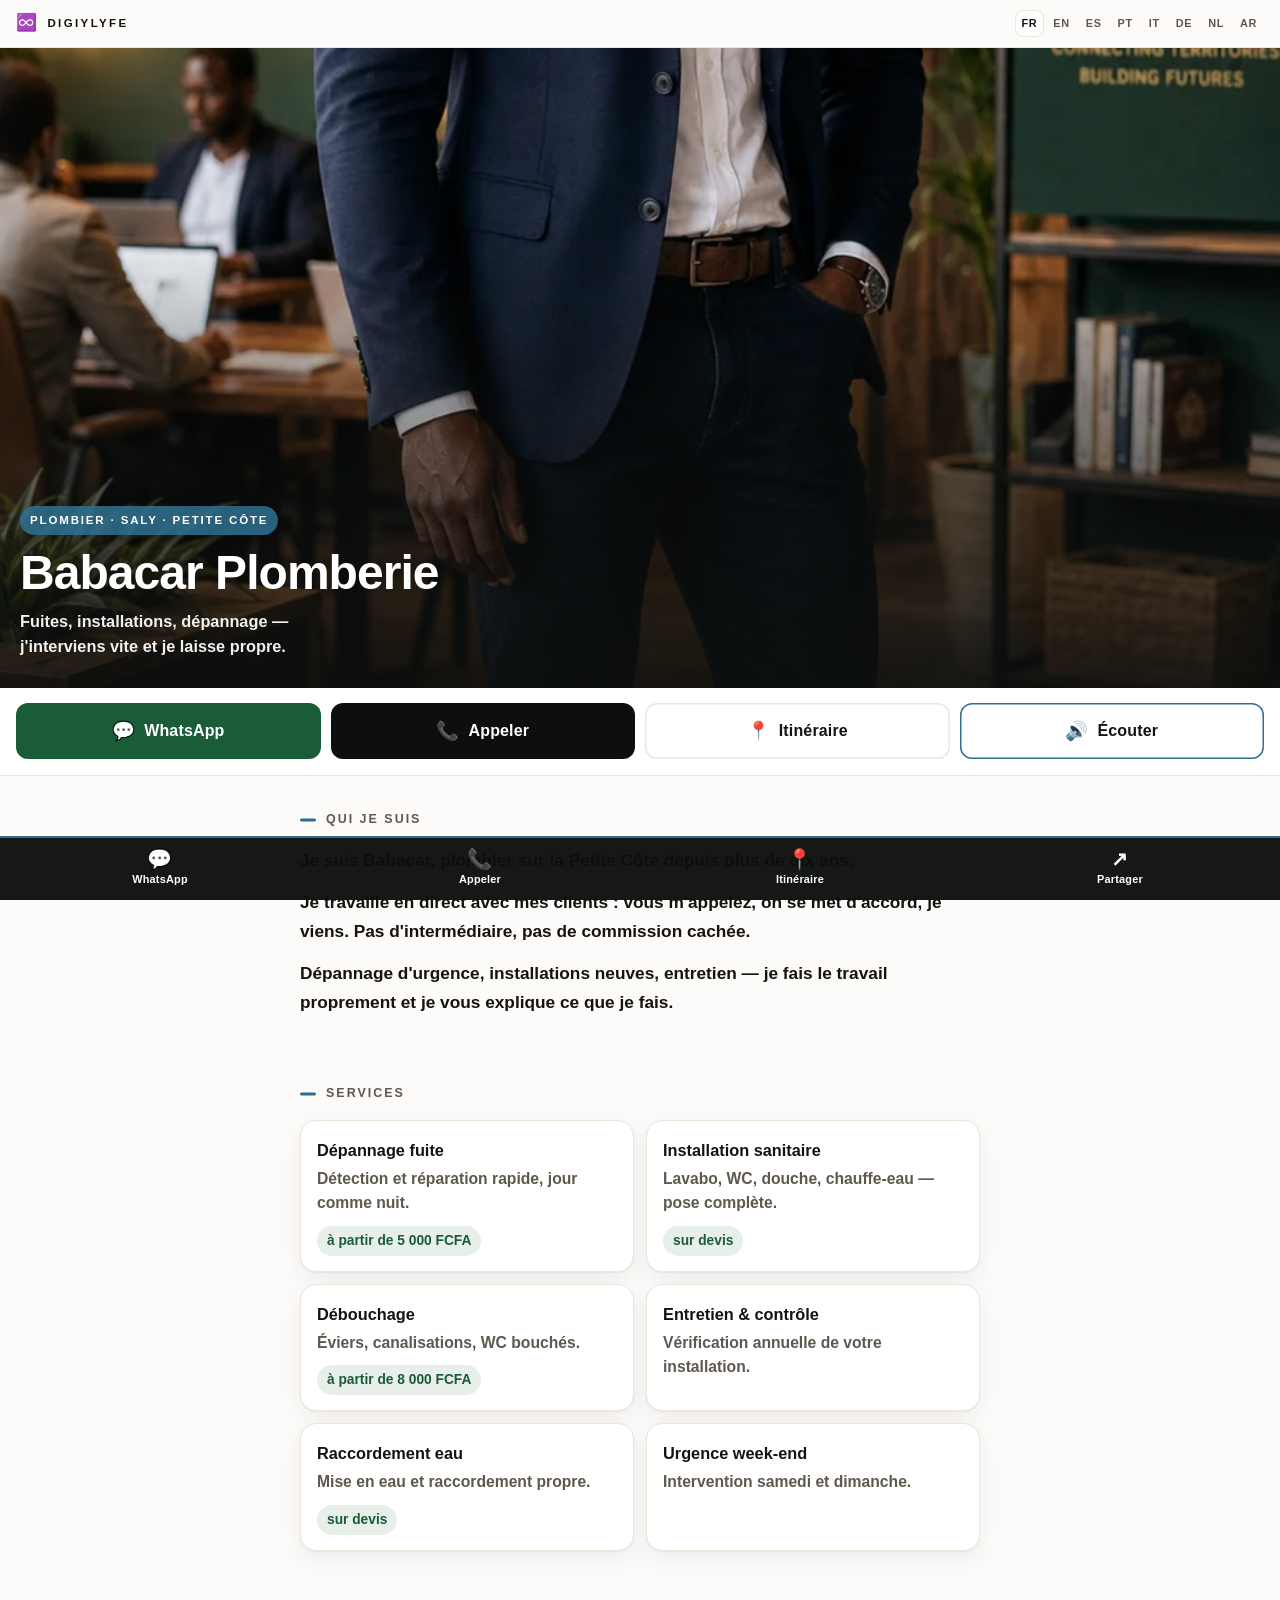
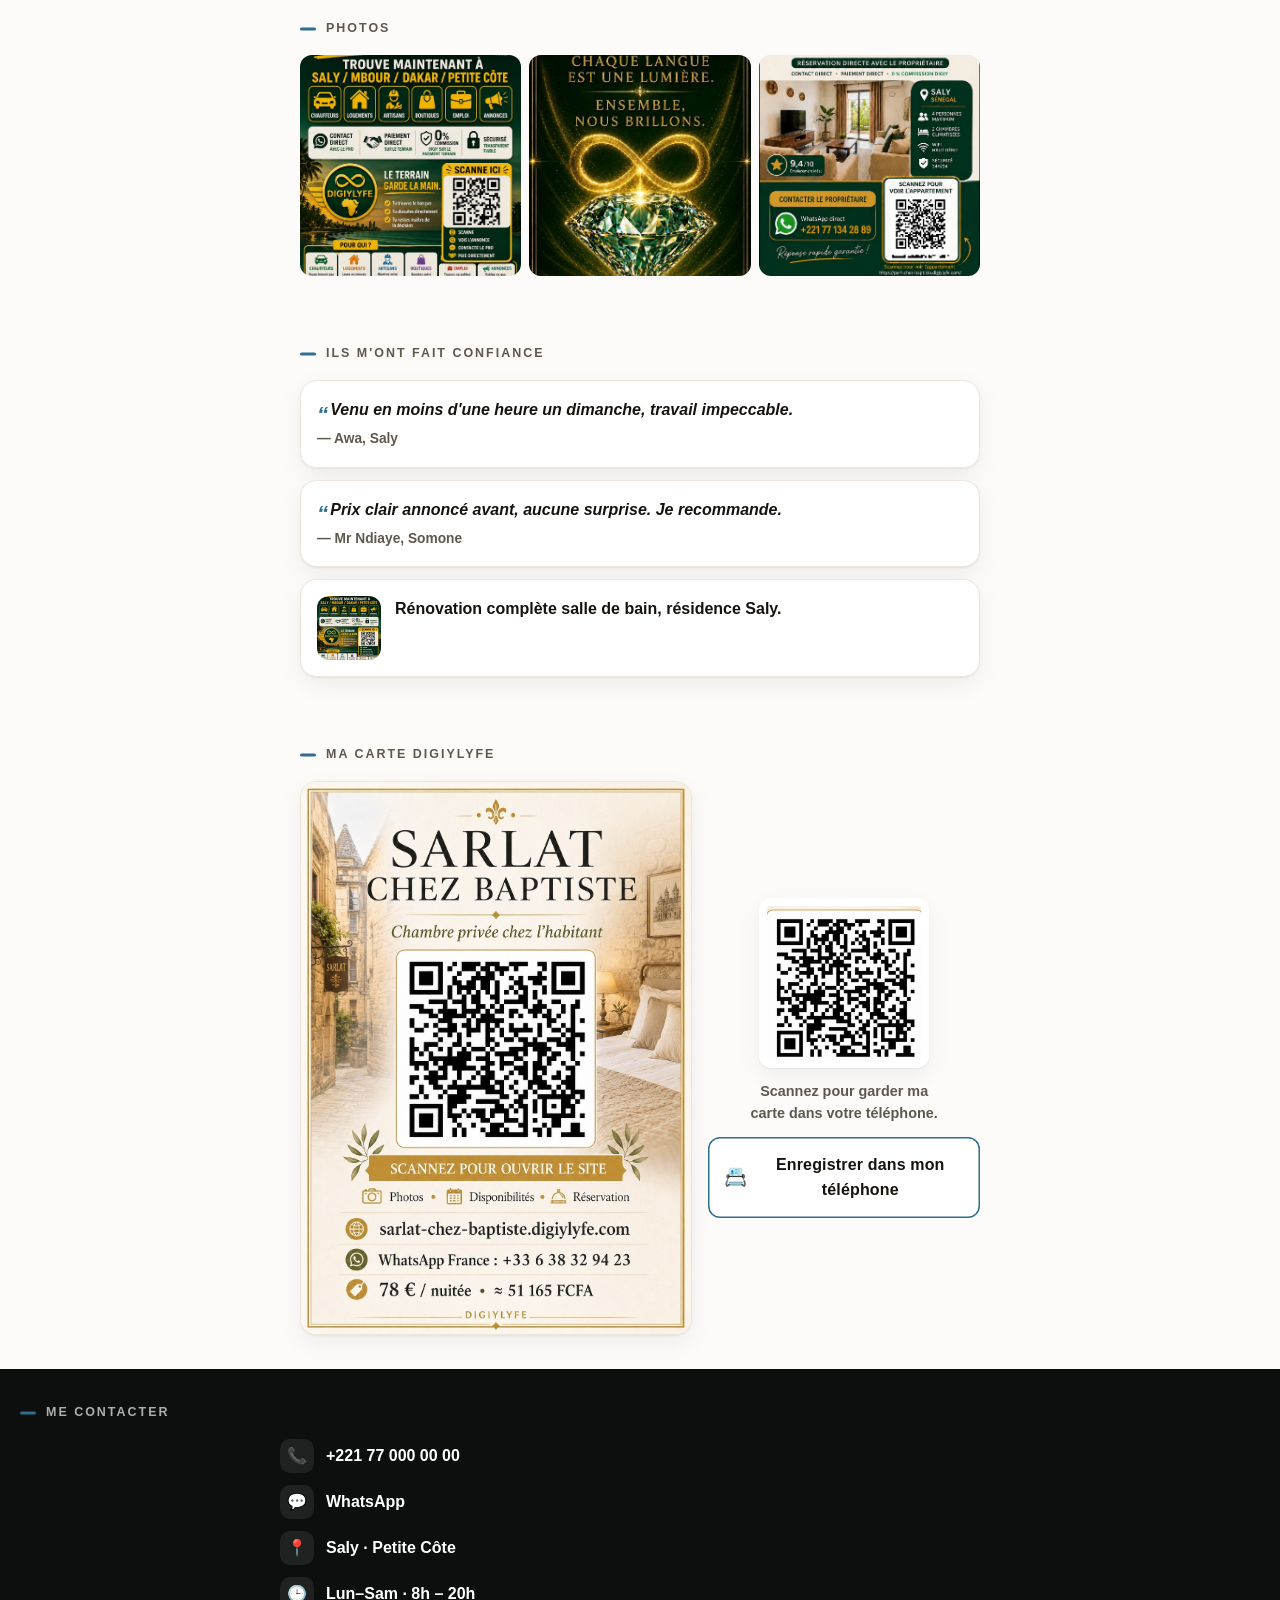
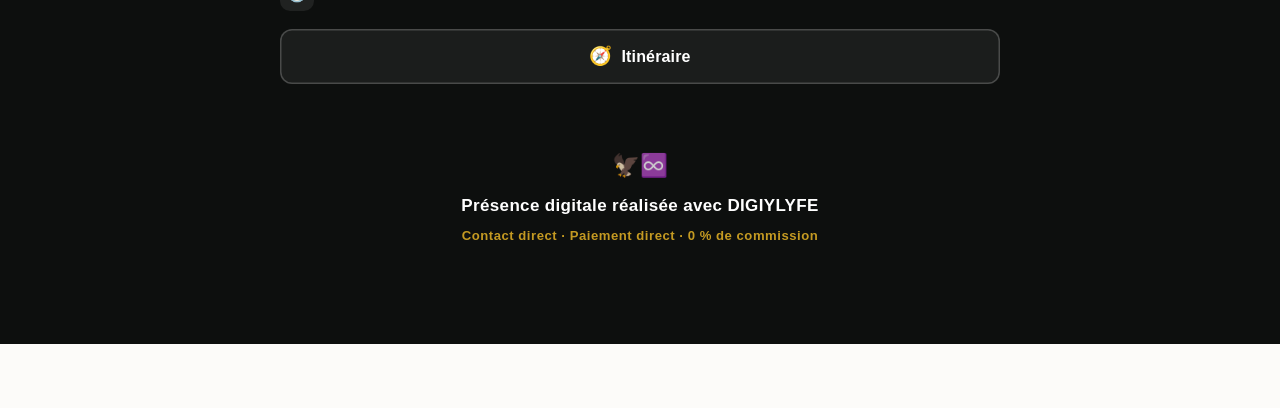
==== demo-babacar-001/index.html @ 0b317234 "Freeze MASTER V1 blank and preserve Babacar demo" ====
<!DOCTYPE html>
<html lang="fr" dir="ltr">
<head>
<meta charset="UTF-8" />
<meta name="viewport" content="width=device-width, initial-scale=1, viewport-fit=cover" />
<title>DEMO-BABACAR-001 · DIGIYLYFE</title>
<meta name="description" content="Démonstrateur DIGIYLYFE · Babacar Plomberie." />
<meta name="theme-color" content="#0D0F0E" />
<meta property="og:type" content="website" />
<meta property="og:title" content="Babacar Plomberie · Démo DIGIYLYFE" />
<meta property="og:description" content="Démonstrateur DIGIYLYFE · Contact direct · Paiement direct · 0 % de commission." />
<meta property="og:image" content="photos/og-default.jpg" />

<link rel="manifest" href="../manifest.json" />
<link rel="apple-touch-icon" href="photos/icon-180.png" />
<link rel="stylesheet" href="../styles.css" />
<script id="client-data" type="application/json"></script>
</head>
<body>
<header class="topbar" data-reveal>
  <a class="brand" href="#top" aria-label="DIGIYLYFE">
    <span class="brand__mark" aria-hidden="true">♾️</span>
    <span class="brand__name">DIGIYLYFE</span>
  </a>
  <div class="lang" id="lang" role="group" aria-label="Choisir la langue"></div>
</header>
<main id="top">
  <section class="hero" id="identity" aria-label="Identité">
    <div class="hero__media" id="hero-media"></div>
    <div class="hero__scrim"></div>
    <div class="hero__inner">
      <p class="eyebrow" id="hero-eyebrow"></p>
      <h1 class="hero__name" id="hero-name"></h1>
      <p class="hero__tagline" id="hero-tagline"></p>
    </div>
  </section>
  <section class="quickcontact" id="quickcontact" aria-label="Contact immédiat"></section>
  <section class="block about" id="about" hidden>
    <h2 class="block__title" data-ui="about"></h2>
    <div class="about__text" id="about-text"></div>
  </section>
  <section class="block services" id="services" hidden>
    <h2 class="block__title" data-ui="services"></h2>
    <div class="services__grid" id="services-grid"></div>
  </section>
  <section class="block gallery" id="gallery" hidden>
    <h2 class="block__title" data-ui="gallery"></h2>
    <div class="gallery__grid" id="gallery-grid"></div>
  </section>
  <section class="block proofs" id="proofs" hidden>
    <h2 class="block__title" data-ui="proofs"></h2>
    <div class="proofs__grid" id="proofs-grid"></div>
  </section>
  <section class="block card" id="card" hidden>
    <h2 class="block__title" data-ui="card"></h2>
    <div class="card__inner" id="card-inner"></div>
  </section>
  <section class="block finalcontact" id="finalcontact" aria-label="Contact">
    <h2 class="block__title" data-ui="contact"></h2>
    <div class="finalcontact__inner" id="finalcontact-inner"></div>
  </section>
  <footer class="signature" id="signature">
    <span class="signature__mark" aria-hidden="true">🦅♾️</span>
    <p class="signature__line" data-ui="made_with"></p>
    <p class="signature__doctrine" data-ui="doctrine"></p>
  </footer>
</main>
<nav class="dock" id="dock" aria-label="Contact direct" hidden></nav>
<div class="lightbox" id="lightbox" hidden aria-modal="true" role="dialog">
  <button class="lightbox__close" id="lightbox-close" aria-label="Fermer">✕</button>
  <img class="lightbox__img" id="lightbox-img" alt="" />
</div>
<div class="fallback" id="fallback" hidden></div>
<script src="../app.js" defer></script>
<script src="../reader.js" defer></script>
</body>
</html>
---- styles.css ----
/* =====================================================================
   MASTER SITE DIGIYLYFE · V1 — feuille de style FIXE (ne change pas par pro)
   Mobile-first. Léger, sans police externe, réseau faible OK.
   ===================================================================== */

:root{
  /* ADN DIGIYLYFE */
  --dg-dark:#0D0F0E;
  --dg-gold:#C49A22;
  --dg-green:#1A5C38;

  /* Surface & encre */
  --bg:#FCFBF9;
  --surface:#ffffff;
  --ink:#16130E;
  --muted:#5f584e;
  --line:#ece6db;

  /* Accent sectoriel — écrasé par app.js selon le métier. Défaut = or. */
  --accent:var(--dg-gold);

  /* Action directe (vert WhatsApp maison) */
  --wa:#1A5C38;
  --wa-ink:#ffffff;

  --radius:16px;
  --radius-sm:12px;
  --shadow:0 1px 2px rgba(20,17,10,.06), 0 8px 24px rgba(20,17,10,.06);
  --dock-h:64px;

  --font:-apple-system,BlinkMacSystemFont,"Segoe UI",Roboto,"Helvetica Neue",Arial,"Noto Sans",sans-serif;
}

*{box-sizing:border-box}
/* Garde-fou : l'attribut hidden l'emporte toujours sur un display de classe */
[hidden]{display:none !important}
html{-webkit-text-size-adjust:100%}
body{
  margin:0;
  font-family:var(--font);
  font-size:17px;
  font-weight:600;
  color:var(--ink);
  background:var(--bg);
  line-height:1.6;
  -webkit-font-smoothing:antialiased;
  padding-bottom:calc(var(--dock-h) + env(safe-area-inset-bottom,0));
}
img{max-width:100%;display:block}
a{color:inherit}
h1,h2,p{margin:0}
:focus-visible{outline:3px solid var(--accent);outline-offset:2px;border-radius:6px}

/* ---------- Barre haute ---------- */
.topbar{
  position:sticky;top:0;z-index:40;
  display:flex;align-items:center;justify-content:space-between;
  padding:10px 16px;
  background:color-mix(in srgb,var(--bg) 88%,transparent);
  backdrop-filter:saturate(1.4) blur(8px);
  border-bottom:1px solid var(--line);
}
.brand{display:flex;align-items:center;gap:8px;text-decoration:none;font-weight:800;letter-spacing:.14em}
.brand__mark{color:var(--dg-gold);font-size:1.05rem}
.brand__name{font-size:.72rem;color:var(--ink)}
.lang{display:flex;gap:2px;flex-wrap:wrap;justify-content:flex-end}
.lang button{
  appearance:none;border:0;background:transparent;
  font:inherit;font-size:.68rem;font-weight:700;letter-spacing:.06em;
  color:var(--muted);padding:5px 7px;border-radius:8px;cursor:pointer;text-transform:uppercase;
}
.lang button[aria-current="true"]{color:var(--ink);background:var(--surface);box-shadow:inset 0 0 0 1px var(--line)}

/* ---------- 1 · HERO / IDENTITÉ ---------- */
.hero{position:relative;min-height:min(84vh,640px);display:flex;align-items:flex-end;overflow:hidden;background:var(--dg-dark)}
.hero__media,.hero__media img,.hero__media video{position:absolute;inset:0;width:100%;height:100%;object-fit:cover}
.hero__scrim{position:absolute;inset:0;background:
  linear-gradient(180deg,rgba(13,15,14,0) 30%,rgba(13,15,14,.55) 68%,rgba(13,15,14,.9) 100%)}
.hero__inner{position:relative;z-index:2;padding:28px 20px 30px;color:#fff;width:100%}
.eyebrow{
  display:inline-block;font-size:.72rem;font-weight:800;letter-spacing:.16em;text-transform:uppercase;
  color:#fff;padding:5px 10px;border-radius:999px;
  background:color-mix(in srgb,var(--accent) 88%,black 0%);
  box-shadow:0 2px 10px rgba(0,0,0,.25);margin-bottom:14px
}
.hero__name{font-size:clamp(2rem,8.5vw,3rem);line-height:1.02;font-weight:800;letter-spacing:-.02em;text-wrap:balance}
.hero__tagline{margin-top:12px;font-size:1.02rem;font-weight:700;line-height:1.5;max-width:36ch;color:rgba(255,255,255,.94)}

/* ---------- 2 · CONTACT IMMÉDIAT ---------- */
.quickcontact{
  display:grid;grid-template-columns:1fr;gap:10px;
  padding:16px;margin-top:-1px;background:var(--surface);
  border-bottom:1px solid var(--line)
}
@media(min-width:420px){.quickcontact{grid-template-columns:repeat(auto-fit,minmax(150px,1fr))}}
.cbtn{
  display:flex;align-items:center;justify-content:center;gap:9px;
  padding:15px 16px;border-radius:var(--radius-sm);text-decoration:none;
  font-weight:800;font-size:1rem;letter-spacing:.01em;min-height:54px;
  transition:transform .06s ease, filter .15s ease
}
.cbtn:active{transform:translateY(1px)}
.cbtn__ico{font-size:1.15rem;line-height:1}
.cbtn--wa{background:var(--wa);color:var(--wa-ink)}
.cbtn--call{background:var(--dg-dark);color:#fff}
.cbtn--map{background:var(--surface);color:var(--ink);box-shadow:inset 0 0 0 1.5px var(--line)}
.cbtn--vcf{background:var(--surface);color:var(--ink);box-shadow:inset 0 0 0 1.5px var(--accent)}
.cbtn--share{background:transparent;color:var(--muted);box-shadow:inset 0 0 0 1.5px var(--line)}

/* ---------- Blocs génériques ---------- */
.block{padding:34px 20px;max-width:720px;margin:0 auto}
.block__title{
  font-size:.78rem;font-weight:800;letter-spacing:.16em;text-transform:uppercase;
  color:var(--muted);margin-bottom:16px;position:relative;padding-left:26px
}
.block__title::before{
  content:"";position:absolute;left:0;top:50%;transform:translateY(-50%);
  width:16px;height:3px;border-radius:3px;background:var(--accent)
}

/* 3 · Présentation */
.about__text{font-size:1.08rem;font-weight:700;line-height:1.65;color:var(--ink)}
.about__text p{margin-bottom:.8em}
.about__text p:last-child{margin-bottom:0}

/* 4 · Services */
.services__grid{display:grid;gap:12px}
@media(min-width:520px){.services__grid{grid-template-columns:1fr 1fr}}
.svc{
  background:var(--surface);border:1px solid var(--line);border-radius:var(--radius);
  padding:16px 16px 15px;box-shadow:var(--shadow)
}
.svc__title{font-weight:800;font-size:1.02rem;margin-bottom:4px}
.svc__desc{color:var(--muted);font-size:.98rem;font-weight:700;line-height:1.55}
.svc__price{
  display:inline-block;margin-top:10px;font-weight:800;font-size:.86rem;
  color:var(--dg-green);background:color-mix(in srgb,var(--dg-green) 10%,white);
  padding:4px 10px;border-radius:999px
}

/* 5 · Galerie */
.gallery__grid{display:grid;grid-template-columns:1fr 1fr;gap:8px}
@media(min-width:560px){.gallery__grid{grid-template-columns:repeat(3,1fr)}}
.gallery__item{
  position:relative;aspect-ratio:1/1;border-radius:var(--radius-sm);overflow:hidden;
  border:0;padding:0;cursor:zoom-in;background:var(--line)
}
.gallery__item img{width:100%;height:100%;object-fit:cover;transition:transform .3s ease}
.gallery__item:active img{transform:scale(1.03)}

/* 6 · Preuves */
.proofs__grid{display:grid;gap:12px}
.proof{
  background:var(--surface);border:1px solid var(--line);border-radius:var(--radius);
  padding:16px;box-shadow:var(--shadow);display:flex;gap:14px;align-items:flex-start
}
.proof__img{width:64px;height:64px;border-radius:12px;object-fit:cover;flex:0 0 auto}
.proof__text{font-size:1rem;font-weight:700;line-height:1.6}
.proof__author{display:block;margin-top:6px;font-weight:800;font-size:.86rem;color:var(--muted)}
.proof--quote .proof__text{font-style:italic}
.proof--quote .proof__text::before{content:"“";color:var(--accent);font-weight:800;font-size:1.4em;line-height:0;vertical-align:-.3em;margin-right:2px}

/* 7 · Carte DIGIYLYFE */
.card__inner{display:grid;gap:16px;align-items:center}
@media(min-width:520px){.card__inner{grid-template-columns:1.3fr .9fr}}
.card__visual{border-radius:var(--radius);overflow:hidden;box-shadow:var(--shadow);border:1px solid var(--line);background:var(--surface)}
.card__qr{display:flex;flex-direction:column;align-items:center;gap:12px;text-align:center}
.card__qr img{width:170px;height:170px;border-radius:12px;background:#fff;padding:8px;box-shadow:var(--shadow)}
.card__hint{font-size:.9rem;font-weight:700;line-height:1.55;color:var(--muted);max-width:24ch}

/* 8 · Contact final */
.finalcontact{background:var(--dg-dark);color:#fff;max-width:none;margin:0}
.finalcontact .block__title{color:rgba(255,255,255,.66)}
.finalcontact__inner{max-width:720px;margin:0 auto;display:grid;gap:12px}
.finalrow{display:flex;align-items:center;gap:12px;font-size:1rem;font-weight:700}
.finalrow__ico{width:34px;height:34px;flex:0 0 auto;display:grid;place-items:center;border-radius:10px;background:rgba(255,255,255,.08);color:var(--dg-gold)}
.finalrow a{color:#fff;text-decoration:none;font-weight:700}
.finalcontact .cbtn{margin-top:6px}
.finalcontact .cbtn--map{background:rgba(255,255,255,.06);color:#fff;box-shadow:inset 0 0 0 1.5px rgba(255,255,255,.2)}

/* 9 · Signature */
.signature{text-align:center;padding:30px 20px calc(34px + var(--dock-h));background:var(--dg-dark);color:rgba(255,255,255,.8)}
.signature__mark{font-size:1.4rem}
.signature__line{margin-top:8px;font-weight:800;color:#fff;letter-spacing:.02em}
.signature__doctrine{margin-top:6px;font-size:.82rem;font-weight:700;color:var(--dg-gold);letter-spacing:.04em}

/* ---------- Dock permanent (signature UX) ---------- */
.dock{
  position:fixed;left:0;right:0;bottom:0;z-index:50;height:var(--dock-h);
  display:grid;grid-auto-flow:column;grid-auto-columns:1fr;gap:0;
  background:color-mix(in srgb,var(--dg-dark) 96%,transparent);
  border-top:2px solid var(--accent);
  padding-bottom:env(safe-area-inset-bottom,0)
}
.dock a{
  display:flex;flex-direction:column;align-items:center;justify-content:center;gap:2px;
  text-decoration:none;color:#fff;font-size:.68rem;font-weight:700;letter-spacing:.02em
}
.dock a .dock__ico{font-size:1.25rem;line-height:1}
.dock a--wa{color:#fff}
.dock a:active{background:rgba(255,255,255,.06)}

/* ---------- Lightbox ---------- */
.lightbox{position:fixed;inset:0;z-index:80;background:rgba(6,7,6,.94);display:grid;place-items:center;padding:20px}
.lightbox__img{max-width:100%;max-height:86vh;border-radius:10px}
.lightbox__close{position:absolute;top:14px;right:14px;width:44px;height:44px;border:0;border-radius:50%;background:rgba(255,255,255,.12);color:#fff;font-size:1.1rem;cursor:pointer}

/* ---------- État vide ---------- */
.fallback{padding:64px 24px;text-align:center;color:var(--muted);font-weight:700;max-width:420px;margin:0 auto}
.fallback h2{color:var(--ink);margin-bottom:8px}

/* ---------- Reveal léger ---------- */
[data-reveal]{opacity:0;transform:translateY(8px)}
[data-reveal].is-in{opacity:1;transform:none;transition:opacity .5s ease,transform .5s ease}

/* ---------- RTL (arabe) ---------- */
[dir="rtl"] .block__title{padding-left:0;padding-right:26px}
[dir="rtl"] .block__title::before{left:auto;right:0}
[dir="rtl"] .eyebrow{letter-spacing:0}

@media(prefers-reduced-motion:reduce){
  *{animation:none!important;transition:none!important}
  [data-reveal]{opacity:1;transform:none}
}
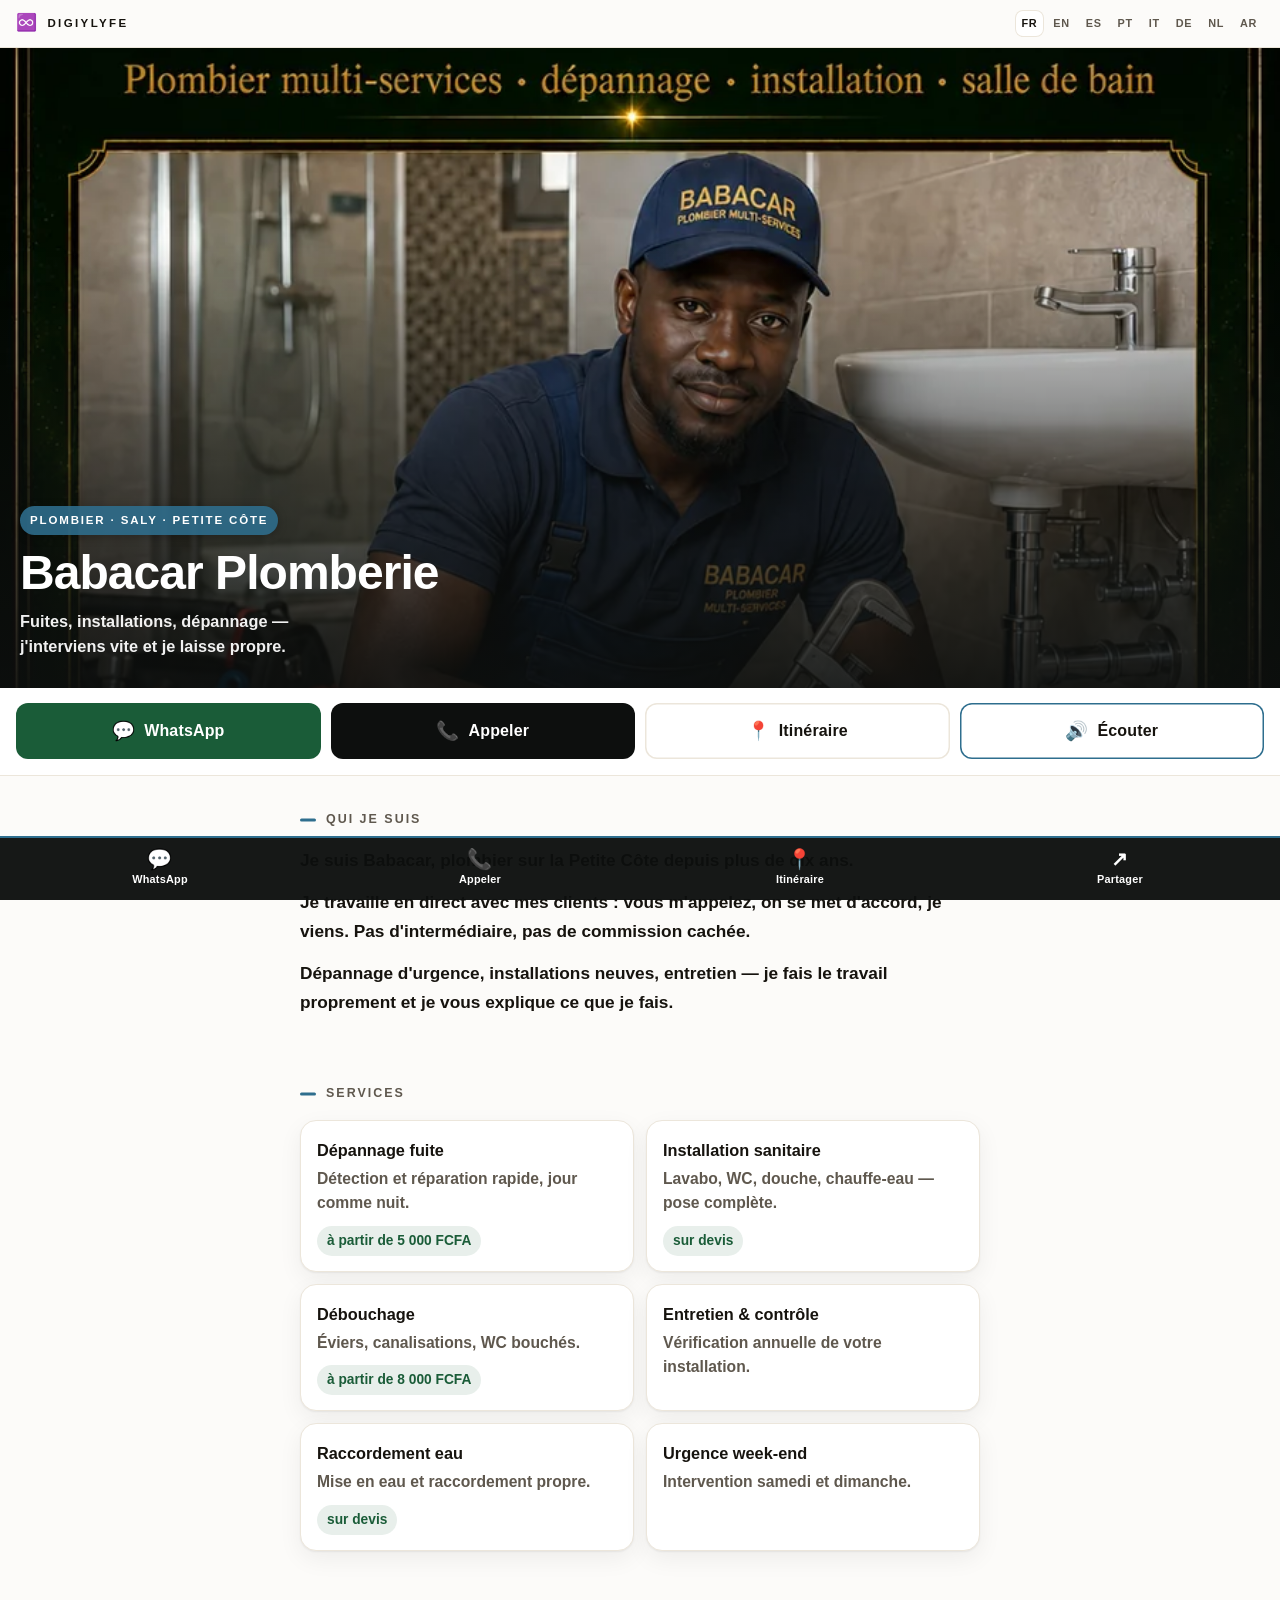
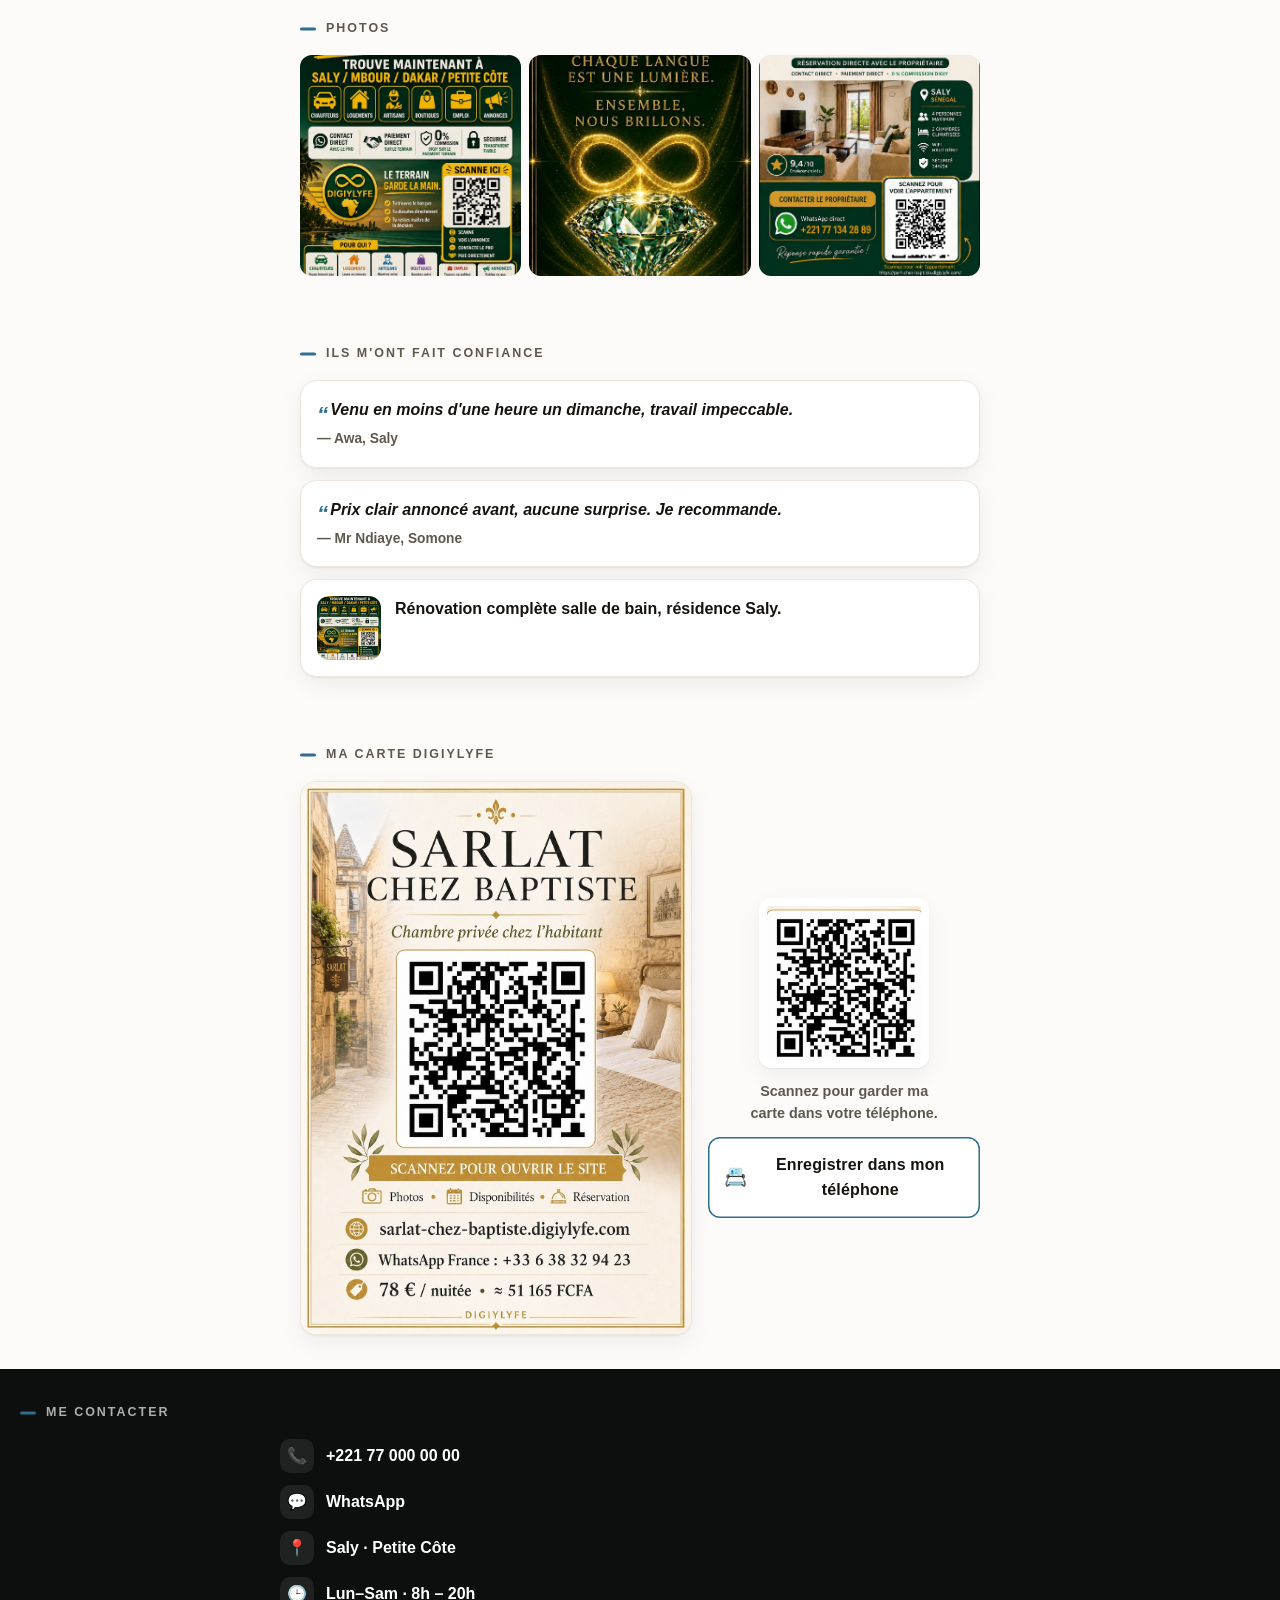
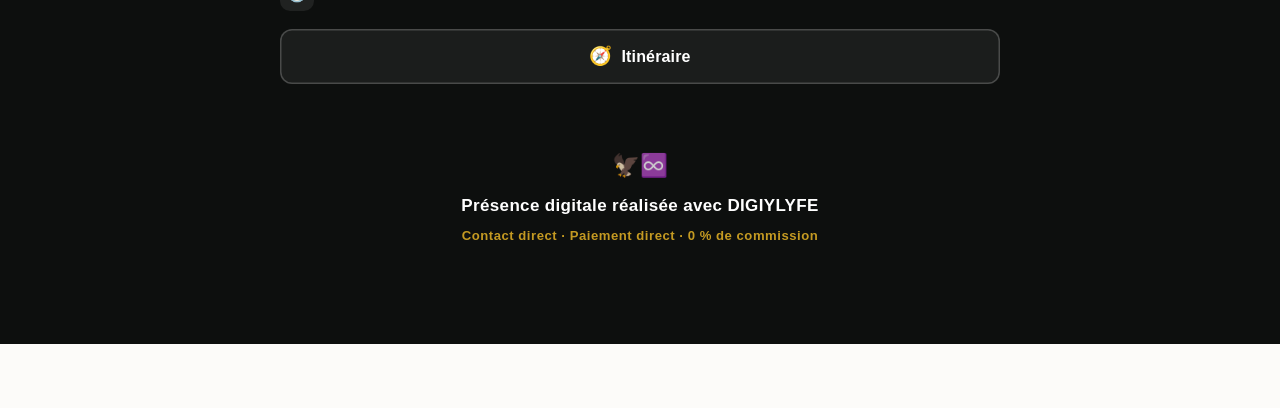
==== commit 820695a1: "fix(demo-babacar): remplacer photo hero hors metier par visuel plomberie" ====
--- a/demo-babacar-001/index.html
+++ b/demo-babacar-001/index.html
@@ -15,6 +15,13 @@
 <link rel="apple-touch-icon" href="photos/icon-180.png" />
 <link rel="stylesheet" href="../styles.css" />
 <script id="client-data" type="application/json"></script>
+<style>
+/* DEMO-BABACAR-001 uniquement : cadrer l'illustration métier sur l'artisan et ses outils. */
+.hero__media img{object-position:center 25%}
+@media(max-width:699px){
+  .hero__media img{transform:scale(2.3);transform-origin:center 40%}
+}
+</style>
 </head>
 <body>
 <header class="topbar" data-reveal>
